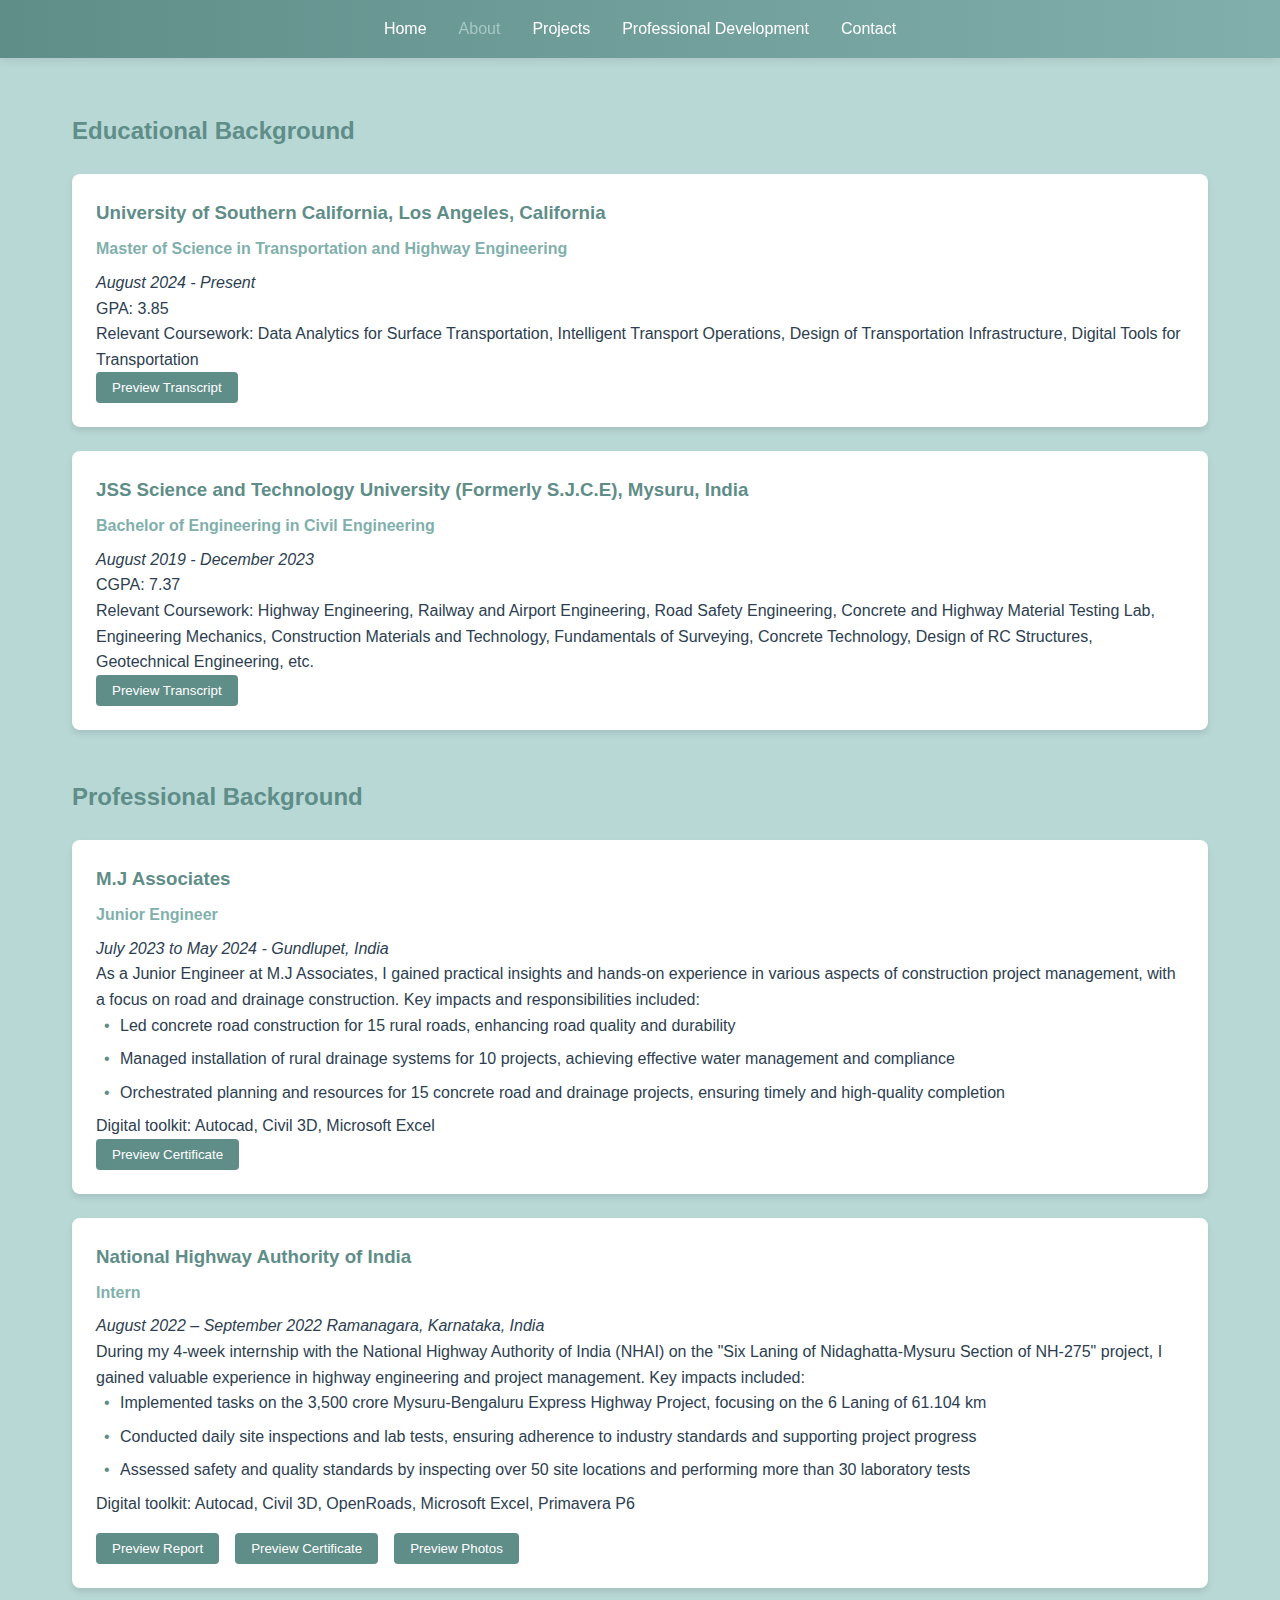
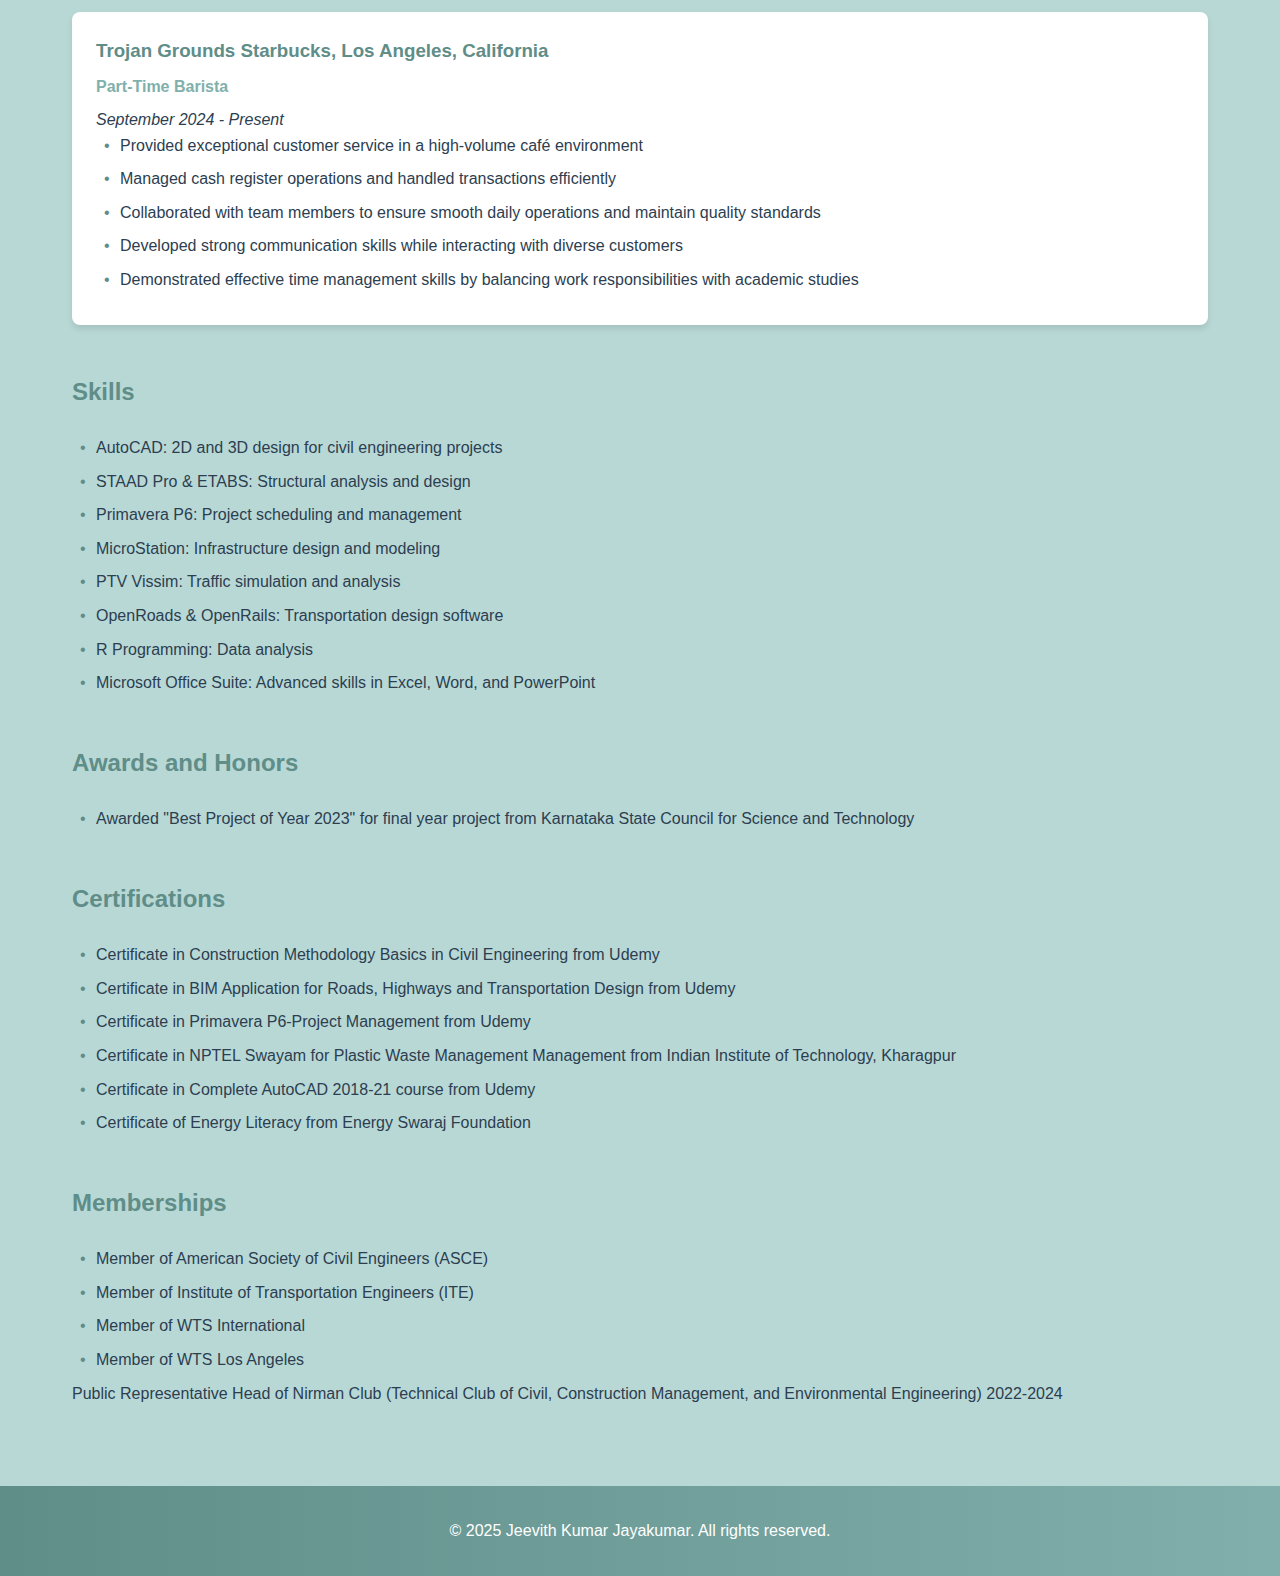
==== about.html @ 3f2eeab3 "Add files via upload" ====
<!DOCTYPE html>
<html lang="en">
<head>
    <meta charset="UTF-8">
    <meta name="viewport" content="width=device-width, initial-scale=1.0">
    <title>About - Jeevith Kumar Jayakumar</title>
    <link rel="stylesheet" href="about.css">
    <!-- <link rel="stylesheet" href="https://cdnjs.cloudflare.com/ajax/libs/font-awesome/6.0.0/css/all.min.css"> -->
</head>
<body>
    <nav class="navbar">
        <div class="nav-links">
            <a href="index.html" class="nav-link">Home</a>
            <a href="#" class="nav-link active">About</a>
            <a href="projects.html" class="nav-link">Projects</a>
            <a href="professional.html" class="nav-link">Professional Development</a>
            <a href="contact.html" class="nav-link">Contact</a>
        </div>
    </nav>

    <main>
        <section id="education">
            <h2>Educational Background</h2>
            <div class="education-card">
                <h3>University of Southern California, Los Angeles, California</h3>
                <h4>Master of Science in Transportation and Highway Engineering</h4>
                <p><em>August 2024 - Present</em></p>
                <p>GPA: 3.85</p>
                <p>Relevant Coursework: Data Analytics for Surface Transportation, Intelligent Transport Operations, Design of Transportation Infrastructure, Digital Tools for Transportation</p>
                <button class="preview-btn" onclick="previewTranscript('USC')">Preview Transcript</button>
            </div>
            <div class="education-card">
                <h3>JSS Science and Technology University (Formerly S.J.C.E), Mysuru, India</h3>
                <h4>Bachelor of Engineering in Civil Engineering</h4>
                <p><em>August 2019 - December 2023</em></p>
                <p>CGPA: 7.37</p>
                <p>Relevant Coursework: Highway Engineering, Railway and Airport Engineering, Road Safety Engineering, Concrete and Highway Material Testing Lab, Engineering Mechanics, Construction Materials and Technology, Fundamentals of Surveying, Concrete Technology, Design of RC Structures, Geotechnical Engineering, etc.</p>
                <button class="preview-btn" onclick="previewTranscript('JSS')">Preview Transcript</button>
            </div>
        </section>

        <section id="professional">
            <h2>Professional Background</h2>
            <div class="experience-card">
                <h3>M.J Associates</h3>
                <h4>Junior Engineer</h4>
                <p><em>July 2023 to May 2024 - Gundlupet, India</em></p>
                <p>As a Junior Engineer at M.J Associates, I gained practical insights and hands-on experience in various aspects of construction project management, with a focus on road and drainage construction. Key impacts and responsibilities included:</p>
                <ul>
                    <li>Led concrete road construction for 15 rural roads, enhancing road quality and durability</li>
                    <li>Managed installation of rural drainage systems for 10 projects, achieving effective water management and compliance</li>
                    <li>Orchestrated planning and resources for 15 concrete road and drainage projects, ensuring timely and high-quality completion</li>
                </ul>
                <p>Digital toolkit: Autocad, Civil 3D, Microsoft Excel</p>
                <button class="preview-btn" onclick="previewCertificate('MJ')">Preview Certificate</button>
            </div>
            <div class="experience-card">
                <h3>National Highway Authority of India</h3>
                <h4>Intern</h4>
                <p><em>August 2022 – September 2022 Ramanagara, Karnataka, India</em></p>
                <p>During my 4-week internship with the National Highway Authority of India (NHAI) on the "Six Laning of Nidaghatta-Mysuru Section of NH-275" project, I gained valuable experience in highway engineering and project management. Key impacts included:</p>
                <ul>
                    <li>Implemented tasks on the 3,500 crore Mysuru-Bengaluru Express Highway Project, focusing on the 6 Laning of 61.104 km</li>
                    <li>Conducted daily site inspections and lab tests, ensuring adherence to industry standards and supporting project progress</li>
                    <li>Assessed safety and quality standards by inspecting over 50 site locations and performing more than 30 laboratory tests</li>
                </ul>
                <p>Digital toolkit: Autocad, Civil 3D, OpenRoads, Microsoft Excel, Primavera P6</p>
                <div class="preview-buttons">
                    <button class="preview-btn" onclick="previewReport()">Preview Report</button>
                    <button class="preview-btn" onclick="previewCertificate('NHAI')">Preview Certificate</button>
                    <button class="preview-btn" onclick="previewPhotos()">Preview Photos</button>
                </div>
            </div>
            <div class="experience-card">
                <h3>Trojan Grounds Starbucks, Los Angeles, California</h3>
                <h4>Part-Time Barista</h4>
                <p><em>September 2024 - Present</em></p>
                <ul>
                    <li>Provided exceptional customer service in a high-volume café environment</li>
                    <li>Managed cash register operations and handled transactions efficiently</li>
                    <li>Collaborated with team members to ensure smooth daily operations and maintain quality standards</li>
                    <li>Developed strong communication skills while interacting with diverse customers</li>
                    <li>Demonstrated effective time management skills by balancing work responsibilities with academic studies</li>
                </ul>
            </div>
        </section>

        <section id="skills">
            <h2>Skills</h2>
            <ul>
                <li>AutoCAD: 2D and 3D design for civil engineering projects</li>
                <li>STAAD Pro & ETABS: Structural analysis and design</li>
                <li>Primavera P6: Project scheduling and management</li>
                <li>MicroStation: Infrastructure design and modeling</li>
                <li>PTV Vissim: Traffic simulation and analysis</li>
                <li>OpenRoads & OpenRails: Transportation design software</li>
                <li>R Programming: Data analysis</li>
                <li>Microsoft Office Suite: Advanced skills in Excel, Word, and PowerPoint</li>
            </ul>
        </section>

        <section id="awards">
            <h2>Awards and Honors</h2>
            <ul>
                <li>Awarded "Best Project of Year 2023" for final year project from Karnataka State Council for Science and Technology</li>
            </ul>
        </section>

        <section id="certifications">
            <h2>Certifications</h2>
            <ul>
                <li>Certificate in Construction Methodology Basics in Civil Engineering from Udemy</li>
                <li>Certificate in BIM Application for Roads, Highways and Transportation Design from Udemy</li>
                <li>Certificate in Primavera P6-Project Management from Udemy</li>
                <li>Certificate in NPTEL Swayam for Plastic Waste Management Management from Indian Institute of Technology, Kharagpur</li>
                <li>Certificate in Complete AutoCAD 2018-21 course from Udemy</li>
                <li>Certificate of Energy Literacy from Energy Swaraj Foundation</li>
            </ul>
        </section>

        <section id="memberships">
            <h2>Memberships</h2>
            <ul>
                <li>Member of American Society of Civil Engineers (ASCE)</li>
                <li>Member of Institute of Transportation Engineers (ITE)</li>
                <li>Member of WTS International</li>
                <li>Member of WTS Los Angeles</li>
            </ul>
            <p>Public Representative Head of Nirman Club (Technical Club of Civil, Construction Management, and Environmental Engineering) 2022-2024</p>
        </section>
    </main>

    <footer>
        <p>&copy; 2025 Jeevith Kumar Jayakumar. All rights reserved.</p>
    </footer>

    <script src="about.js"></script>
</body>
</html>
---- about.css ----
:root {
    --primary-color: #5F8D88;    
    --secondary-color: #81B0AC;  
    --accent-color: #A7C7C4;     
    --text-primary: #2C3E50;    
    --text-secondary: #34495E;  
    --background-color: #B8D8D6; 
    --card-background: #ffffff;  
    --hover-color: #66B2B2;     
}

* {
    margin: 0;
    padding: 0;
    box-sizing: border-box;
}

body {
    font-family: 'Montserrat', sans-serif;
    line-height: 1.6;
    color: var(--text-primary);
    background-color: var(--background-color);
}

.navbar {
    position: fixed;
    top: 0;
    width: 100%;
    background: linear-gradient(to right, var(--primary-color), var(--secondary-color));
    padding: 1rem 2rem;
    z-index: 1000;
    box-shadow: 0 2px 10px rgba(0,0,0,0.1);
}

.nav-links {
    display: flex;
    justify-content: center;
    gap: 2rem;
}

.nav-link {
    color: var(--card-background);
    text-decoration: none;
    font-weight: 500;
    transition: color 0.3s ease;
}

.nav-link:hover, .nav-link.active {
    color: var(--accent-color);
}

main {
    max-width: 1200px;
    margin: 80px auto 0;
    padding: 2rem;
}

section {
    margin-bottom: 3rem;
}

h2 {
    color: var(--primary-color);
    margin-bottom: 1.5rem;
}

.education-card, .experience-card {
    background-color: var(--card-background);
    border-radius: 8px;
    padding: 1.5rem;
    margin-bottom: 1.5rem;
    box-shadow: 0 4px 6px rgba(0, 0, 0, 0.1);
    transition: transform 0.3s ease, box-shadow 0.3s ease;
}

.education-card:hover, .experience-card:hover {
    transform: translateY(-5px);
    box-shadow: 0 8px 20px rgba(95, 141, 136, 0.2);
}

.education-card h3, .experience-card h3 {
    color: var(--primary-color);
    margin-bottom: 0.5rem;
}

.education-card h4, .experience-card h4 {
    color: var(--secondary-color);
    margin-bottom: 0.5rem;
}

.preview-btn {
    background-color: var(--primary-color);
    color: var(--card-background);
    border: none;
    padding: 0.5rem 1rem;
    border-radius: 4px;
    cursor: pointer;
    transition: background-color 0.3s ease;
}

.preview-btn:hover {
    background-color: var(--hover-color);
}

.preview-buttons {
    display: flex;
    gap: 1rem;
    margin-top: 1rem;
}

ul {
    list-style-type: none;
    padding-left: 1.5rem;
}

li {
    margin-bottom: 0.5rem;
    position: relative;
}

li::before {
    content: "•";
    color: var(--primary-color);
    position: absolute;
    left: -1rem;
}

footer {
    text-align: center;
    padding: 2rem;
    background: linear-gradient(to right, var(--primary-color), var(--secondary-color));
    color: var(--card-background);
}

@media (max-width: 768px) {
    main {
        padding: 1rem;
    }

    .education-card, .experience-card {
        padding: 1rem;
    }

    .preview-buttons {
        flex-direction: column;
    }
}
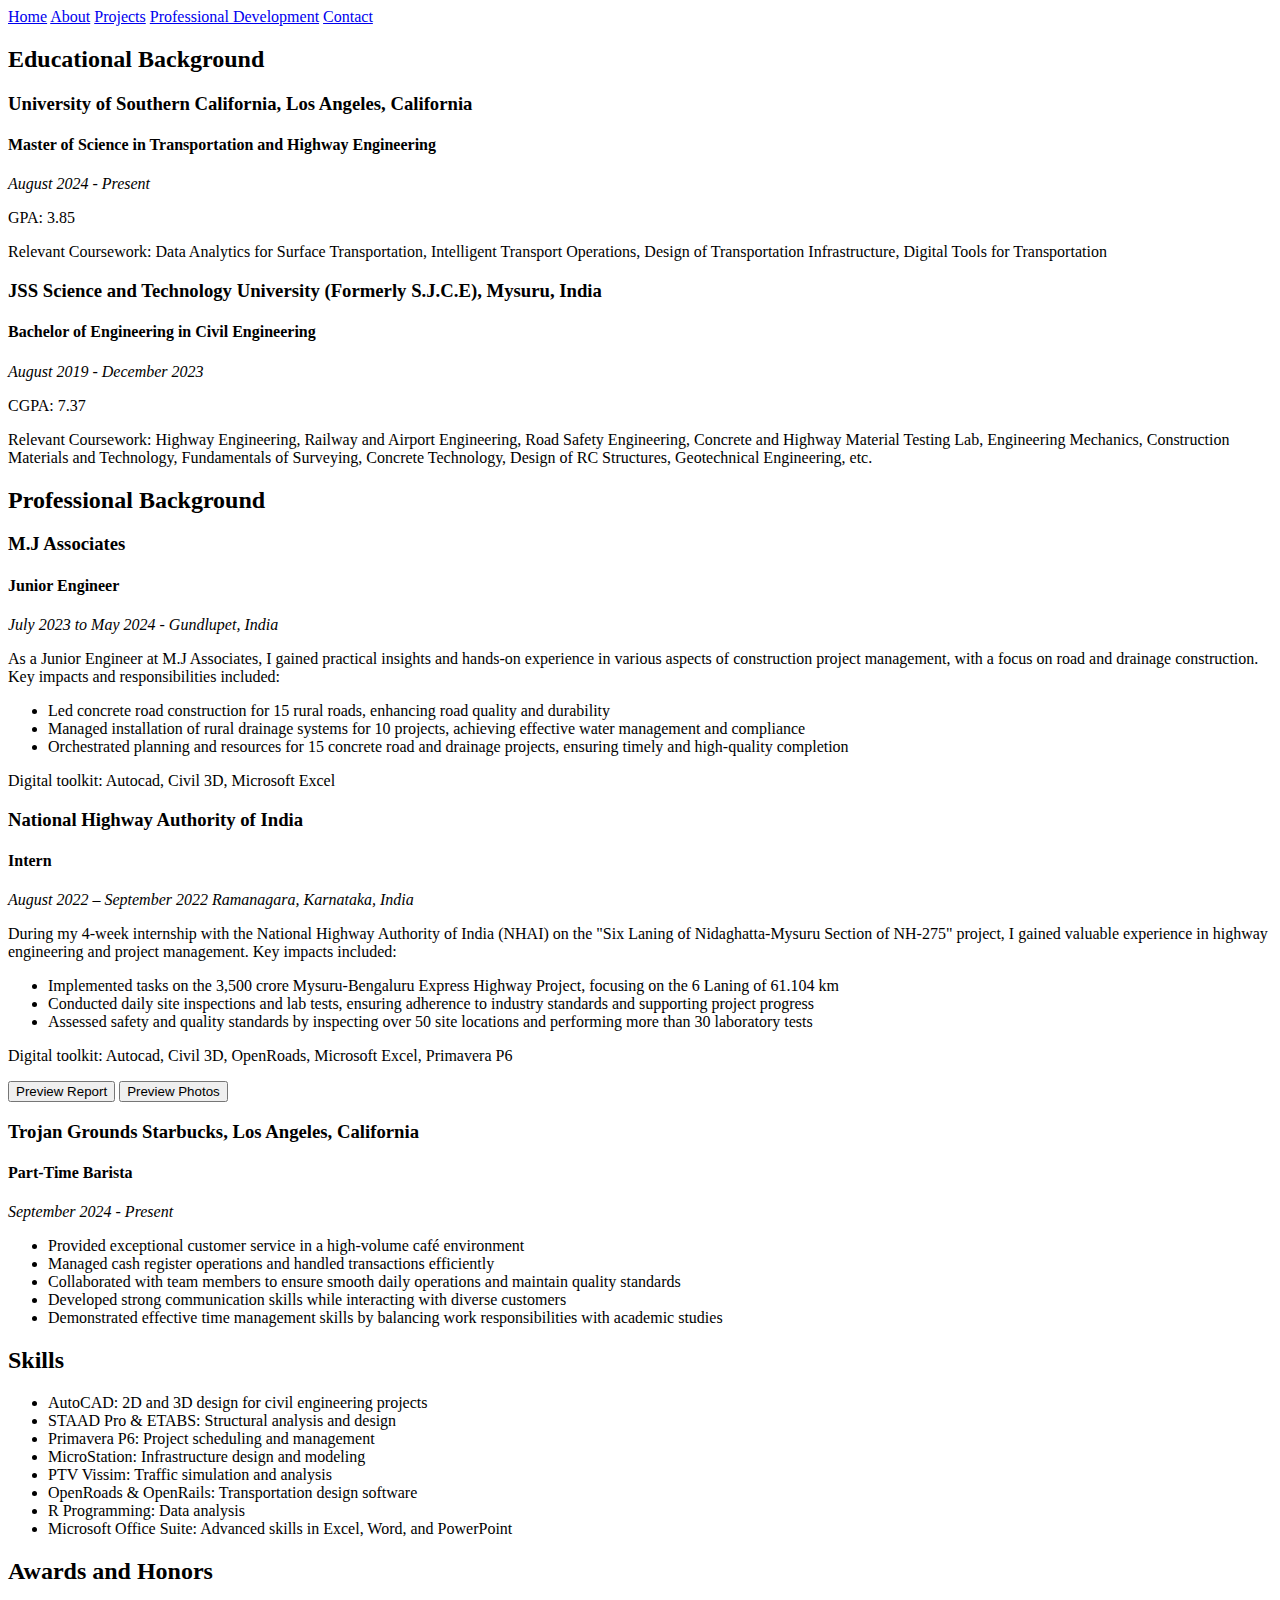
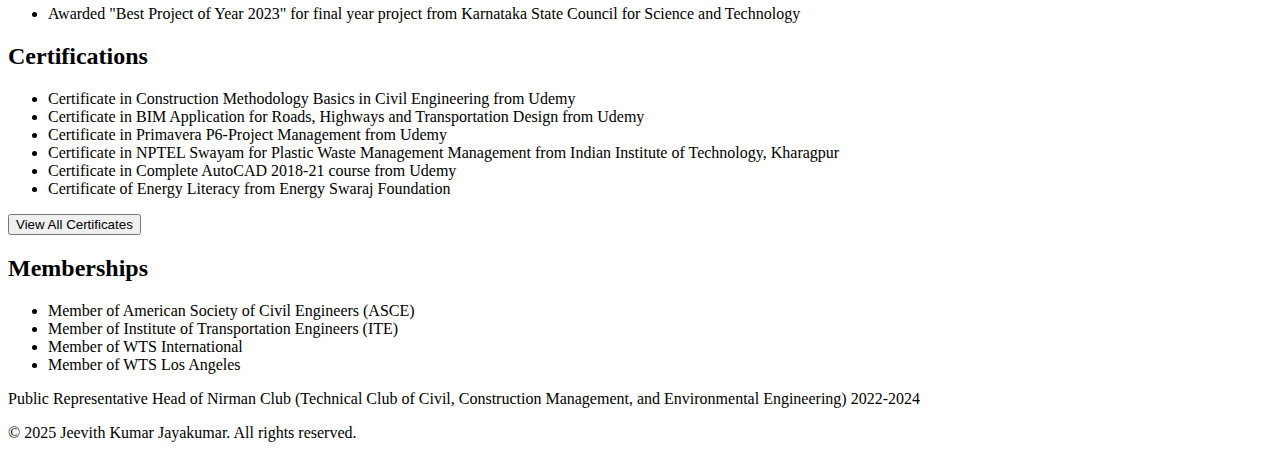
==== commit 5095e827: "Add files via upload" ====
--- a/about.html
+++ b/about.html
@@ -3,9 +3,10 @@
 <head>
     <meta charset="UTF-8">
     <meta name="viewport" content="width=device-width, initial-scale=1.0">
+    <meta name="description" content="About Jeevith Kumar Jayakumar - Educational and Professional Background">
     <title>About - Jeevith Kumar Jayakumar</title>
     <link rel="stylesheet" href="about.css">
-    <!-- <link rel="stylesheet" href="https://cdnjs.cloudflare.com/ajax/libs/font-awesome/6.0.0/css/all.min.css"> -->
+    <link href="https://fonts.googleapis.com/css2?family=Montserrat:wght@400;500;600&family=Raleway:wght@800&family=Poppins:wght@300;400;500&display=swap" rel="stylesheet">
 </head>
 <body>
     <nav class="navbar">
@@ -27,15 +28,20 @@
                 <p><em>August 2024 - Present</em></p>
                 <p>GPA: 3.85</p>
                 <p>Relevant Coursework: Data Analytics for Surface Transportation, Intelligent Transport Operations, Design of Transportation Infrastructure, Digital Tools for Transportation</p>
-                <button class="preview-btn" onclick="previewTranscript('USC')">Preview Transcript</button>
+                <div class="btn-container">
+                    
+                </div>
             </div>
+
             <div class="education-card">
                 <h3>JSS Science and Technology University (Formerly S.J.C.E), Mysuru, India</h3>
                 <h4>Bachelor of Engineering in Civil Engineering</h4>
                 <p><em>August 2019 - December 2023</em></p>
                 <p>CGPA: 7.37</p>
                 <p>Relevant Coursework: Highway Engineering, Railway and Airport Engineering, Road Safety Engineering, Concrete and Highway Material Testing Lab, Engineering Mechanics, Construction Materials and Technology, Fundamentals of Surveying, Concrete Technology, Design of RC Structures, Geotechnical Engineering, etc.</p>
-                <button class="preview-btn" onclick="previewTranscript('JSS')">Preview Transcript</button>
+                <div class="btn-container">
+                    
+                </div>
             </div>
         </section>
 
@@ -52,8 +58,8 @@
                     <li>Orchestrated planning and resources for 15 concrete road and drainage projects, ensuring timely and high-quality completion</li>
                 </ul>
                 <p>Digital toolkit: Autocad, Civil 3D, Microsoft Excel</p>
-                <button class="preview-btn" onclick="previewCertificate('MJ')">Preview Certificate</button>
             </div>
+
             <div class="experience-card">
                 <h3>National Highway Authority of India</h3>
                 <h4>Intern</h4>
@@ -65,12 +71,12 @@
                     <li>Assessed safety and quality standards by inspecting over 50 site locations and performing more than 30 laboratory tests</li>
                 </ul>
                 <p>Digital toolkit: Autocad, Civil 3D, OpenRoads, Microsoft Excel, Primavera P6</p>
-                <div class="preview-buttons">
-                    <button class="preview-btn" onclick="previewReport()">Preview Report</button>
-                    <button class="preview-btn" onclick="previewCertificate('NHAI')">Preview Certificate</button>
-                    <button class="preview-btn" onclick="previewPhotos()">Preview Photos</button>
+                <div class="btn-container">
+                    <button class="preview-btn report-btn" onclick="previewReport()">Preview Report</button>
+                    <button class="preview-btn photos-btn" onclick="previewPhotos()">Preview Photos</button>
                 </div>
             </div>
+
             <div class="experience-card">
                 <h3>Trojan Grounds Starbucks, Los Angeles, California</h3>
                 <h4>Part-Time Barista</h4>
@@ -87,46 +93,59 @@
 
         <section id="skills">
             <h2>Skills</h2>
-            <ul>
-                <li>AutoCAD: 2D and 3D design for civil engineering projects</li>
-                <li>STAAD Pro & ETABS: Structural analysis and design</li>
-                <li>Primavera P6: Project scheduling and management</li>
-                <li>MicroStation: Infrastructure design and modeling</li>
-                <li>PTV Vissim: Traffic simulation and analysis</li>
-                <li>OpenRoads & OpenRails: Transportation design software</li>
-                <li>R Programming: Data analysis</li>
-                <li>Microsoft Office Suite: Advanced skills in Excel, Word, and PowerPoint</li>
-            </ul>
+            <div class="skills-card">
+                <ul>
+                    <li>AutoCAD: 2D and 3D design for civil engineering projects</li>
+                    <li>STAAD Pro & ETABS: Structural analysis and design</li>
+                    <li>Primavera P6: Project scheduling and management</li>
+                    <li>MicroStation: Infrastructure design and modeling</li>
+                    <li>PTV Vissim: Traffic simulation and analysis</li>
+                    <li>OpenRoads & OpenRails: Transportation design software</li>
+                    <li>R Programming: Data analysis</li>
+                    <li>Microsoft Office Suite: Advanced skills in Excel, Word, and PowerPoint</li>
+                </ul>
+            </div>
         </section>
 
         <section id="awards">
             <h2>Awards and Honors</h2>
-            <ul>
-                <li>Awarded "Best Project of Year 2023" for final year project from Karnataka State Council for Science and Technology</li>
-            </ul>
+            <div class="awards-card">
+                <ul>
+                    <li>Awarded "Best Project of Year 2023" for final year project from Karnataka State Council for Science and Technology</li>
+                </ul>
+            </div>
         </section>
 
         <section id="certifications">
             <h2>Certifications</h2>
-            <ul>
-                <li>Certificate in Construction Methodology Basics in Civil Engineering from Udemy</li>
-                <li>Certificate in BIM Application for Roads, Highways and Transportation Design from Udemy</li>
-                <li>Certificate in Primavera P6-Project Management from Udemy</li>
-                <li>Certificate in NPTEL Swayam for Plastic Waste Management Management from Indian Institute of Technology, Kharagpur</li>
-                <li>Certificate in Complete AutoCAD 2018-21 course from Udemy</li>
-                <li>Certificate of Energy Literacy from Energy Swaraj Foundation</li>
-            </ul>
+            <div class="certifications-card">
+                <ul>
+                    <li>Certificate in Construction Methodology Basics in Civil Engineering from Udemy</li>
+                    <li>Certificate in BIM Application for Roads, Highways and Transportation Design from Udemy</li>
+                    <li>Certificate in Primavera P6-Project Management from Udemy</li>
+                    <li>Certificate in NPTEL Swayam for Plastic Waste Management Management from Indian Institute of Technology, Kharagpur</li>
+                    <li>Certificate in Complete AutoCAD 2018-21 course from Udemy</li>
+                    <li>Certificate of Energy Literacy from Energy Swaraj Foundation</li>
+                </ul>
+                <div class="btn-container">
+                    <button class="view-all-certificates-btn" onclick="previewAllCertificates()">
+                        View All Certificates
+                    </button>
+                </div>
+            </div>
         </section>
 
         <section id="memberships">
             <h2>Memberships</h2>
-            <ul>
-                <li>Member of American Society of Civil Engineers (ASCE)</li>
-                <li>Member of Institute of Transportation Engineers (ITE)</li>
-                <li>Member of WTS International</li>
-                <li>Member of WTS Los Angeles</li>
-            </ul>
-            <p>Public Representative Head of Nirman Club (Technical Club of Civil, Construction Management, and Environmental Engineering) 2022-2024</p>
+            <div class="memberships-card">
+                <ul>
+                    <li>Member of American Society of Civil Engineers (ASCE)</li>
+                    <li>Member of Institute of Transportation Engineers (ITE)</li>
+                    <li>Member of WTS International</li>
+                    <li>Member of WTS Los Angeles</li>
+                </ul>
+                <p>Public Representative Head of Nirman Club (Technical Club of Civil, Construction Management, and Environmental Engineering) 2022-2024</p>
+            </div>
         </section>
     </main>
 
